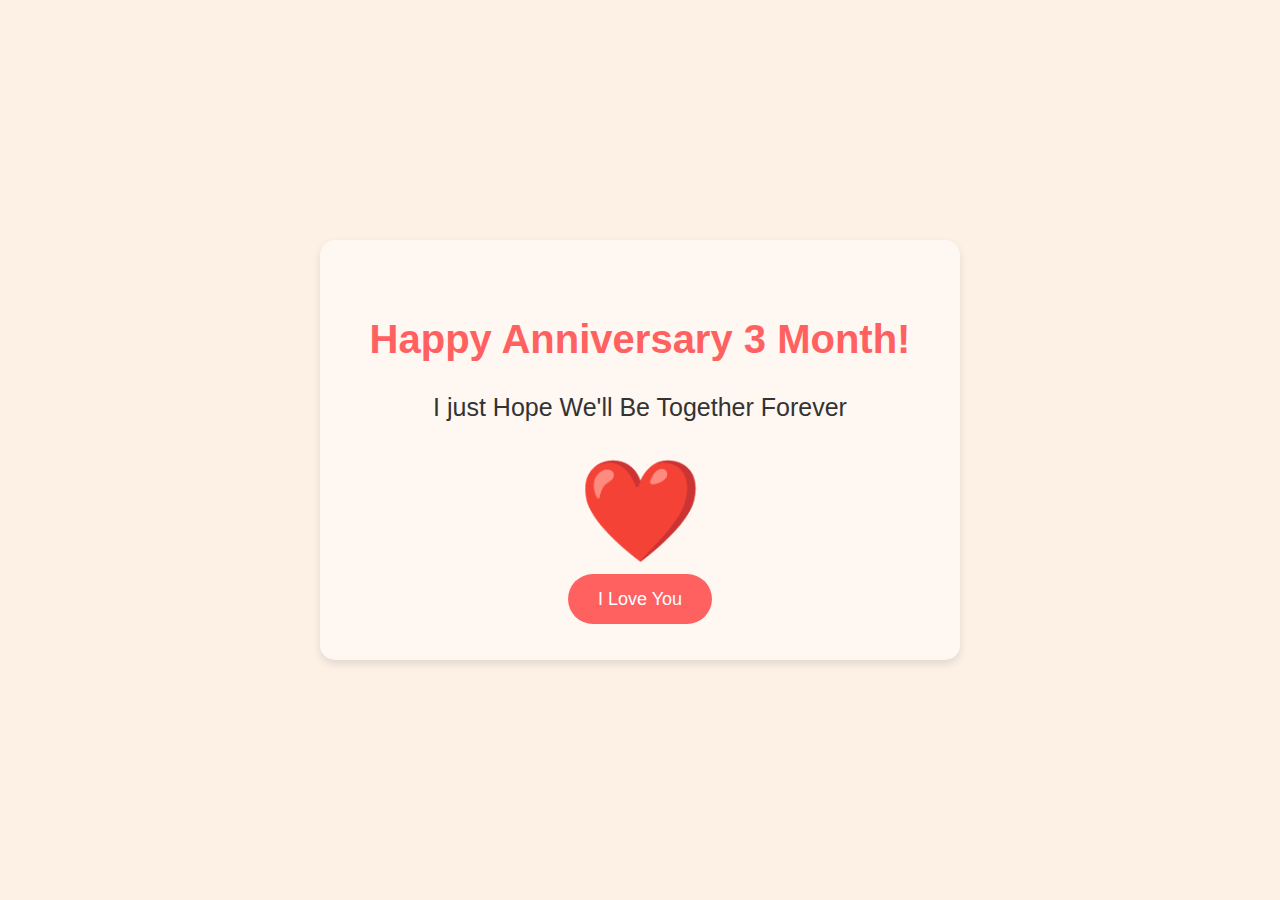
==== next.html @ 648939be "testing" ====
<!DOCTYPE html>
<html lang="en">
<head>
    <meta charset="UTF-8">
    <meta name="viewport" content="width=device-width, initial-scale=1.0">
    <meta http-equiv="X-UA-Compatible" content="ie=edge">
    <link rel="icon" href="img/flower.jpg" type="image/x-icon">
    <title>pputeriw</title>
    <style>
        body {
            font-family: 'Arial', sans-serif;
            background-color: #fdf1e6;
            margin: 0;
            padding: 0;
            display: flex;
            justify-content: center;
            align-items: center;
            height: 100vh;
        }
        .container {
            text-align: center;
            background-color: #fff7f2;
            padding: 50px;
            border-radius: 15px;
            box-shadow: 0 4px 8px rgba(0, 0, 0, 0.1);
            max-width: 600px;
        }
        h1 {
            color: #ff6161;
            font-size: 40px;
            margin-bottom: 20px;
        }
        p {
            font-size: 25px;
            color: #333;
            line-height: 1.6;
        }
        .heart {
            color: #ff6161;
            font-size: 100px;
            margin-top: 25px;
        }
        .button {
            margin-top: 20px;
            padding: 15px 30px;
            background-color: #ff6161;
            color: white;
            text-decoration: none;
            font-size: 18px;
            border-radius: 30px;
            transition: background-color 0.3s;
        }
        .button:hover {
            background-color: #ff4040;
        }
    </style>
</head>
<body>
    <div class="container">
        <h1>Happy Anniversary 3 Month!</h1>
        <p>I just Hope We'll Be Together Forever</p>
        <h1 class="heart">❤️</h1>
        <a href="index.html" class="button">I Love You</a>
    </div>
</body>
</html>
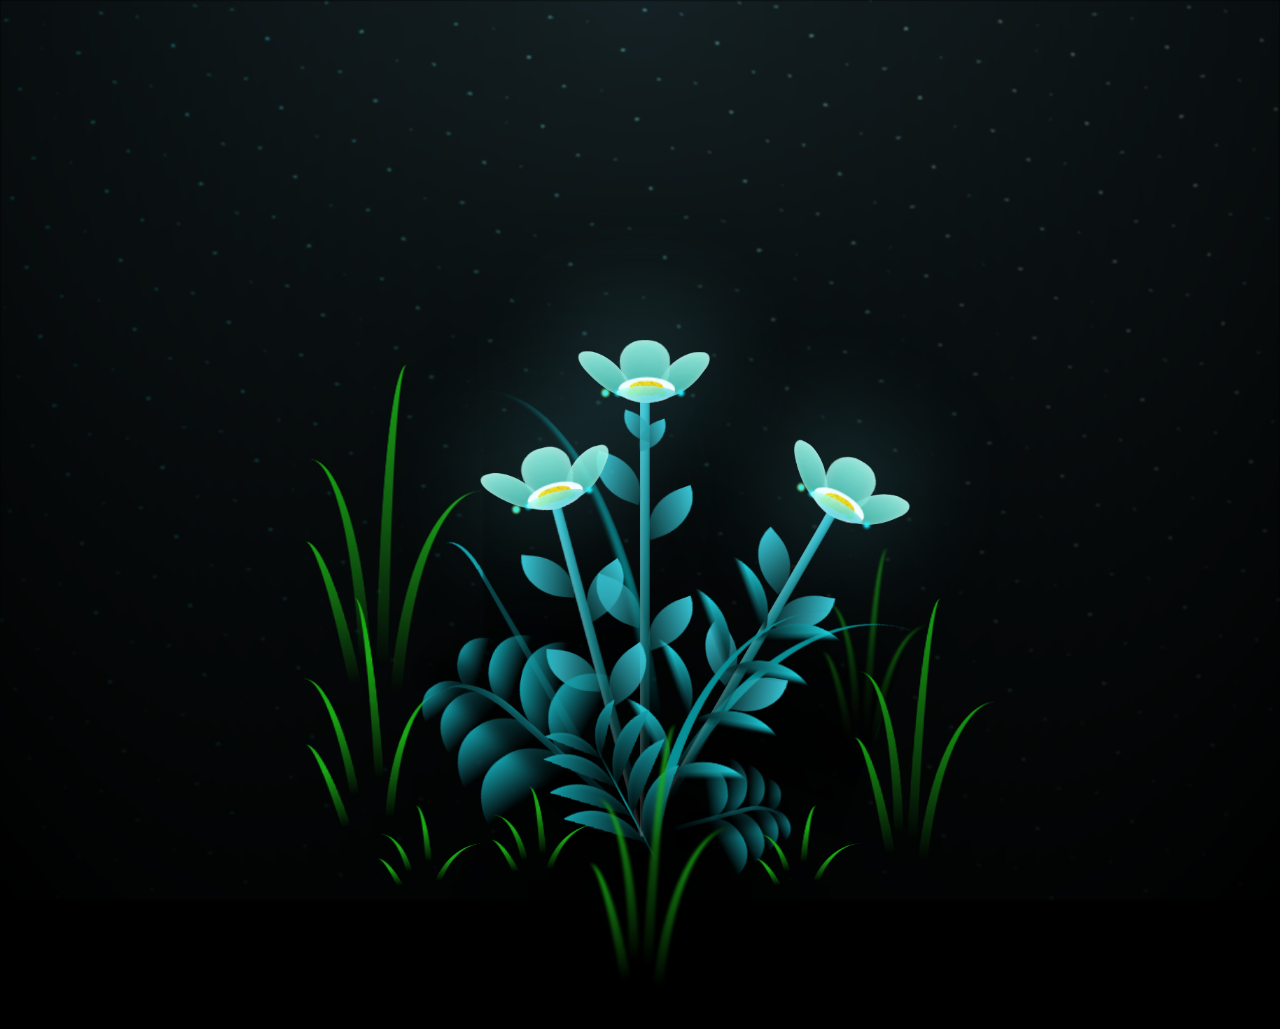
==== commit 181f8a80: "testing" ====
--- a/next.html
+++ b/next.html
@@ -3,64 +3,310 @@
 <head>
     <meta charset="UTF-8">
     <meta name="viewport" content="width=device-width, initial-scale=1.0">
-    <meta http-equiv="X-UA-Compatible" content="ie=edge">
-    <link rel="icon" href="img/flower.jpg" type="image/x-icon">
+    <link rel="stylesheet" href="style.css">
     <title>pputeriw</title>
-    <style>
-        body {
-            font-family: 'Arial', sans-serif;
-            background-color: #fdf1e6;
-            margin: 0;
-            padding: 0;
-            display: flex;
-            justify-content: center;
-            align-items: center;
-            height: 100vh;
-        }
-        .container {
-            text-align: center;
-            background-color: #fff7f2;
-            padding: 50px;
-            border-radius: 15px;
-            box-shadow: 0 4px 8px rgba(0, 0, 0, 0.1);
-            max-width: 600px;
-        }
-        h1 {
-            color: #ff6161;
-            font-size: 40px;
-            margin-bottom: 20px;
-        }
-        p {
-            font-size: 25px;
-            color: #333;
-            line-height: 1.6;
-        }
-        .heart {
-            color: #ff6161;
-            font-size: 100px;
-            margin-top: 25px;
-        }
-        .button {
-            margin-top: 20px;
-            padding: 15px 30px;
-            background-color: #ff6161;
-            color: white;
-            text-decoration: none;
-            font-size: 18px;
-            border-radius: 30px;
-            transition: background-color 0.3s;
-        }
-        .button:hover {
-            background-color: #ff4040;
-        }
-    </style>
 </head>
-<body>
-    <div class="container">
-        <h1>Happy Anniversary 3 Month!</h1>
-        <p>I just Hope We'll Be Together Forever</p>
-        <h1 class="heart">❤️</h1>
-        <a href="index.html" class="button">I Love You</a>
+<body class="not-loaded">
+  <a href="next.html"></a>
+    <div class="night"></div>
+    <div class="flowers">
+      <div class="flower flower--1">
+        <div class="flower__leafs flower__leafs--1">
+          <div class="flower__leaf flower__leaf--1"></div>
+          <div class="flower__leaf flower__leaf--2"></div>
+          <div class="flower__leaf flower__leaf--3"></div>
+          <div class="flower__leaf flower__leaf--4"></div>
+  
+          <div class="flower__white-circle"></div>
+  
+          <div class="flower__light flower__light--1"></div>
+          <div class="flower__light flower__light--2"></div>
+          <div class="flower__light flower__light--3"></div>
+          <div class="flower__light flower__light--4"></div>
+          <div class="flower__light flower__light--5"></div>
+          <div class="flower__light flower__light--6"></div>
+          <div class="flower__light flower__light--7"></div>
+          <div class="flower__light flower__light--8"></div>
+  
+        </div>
+        <div class="flower__line">
+          <div class="flower__line__leaf flower__line__leaf--1"></div>
+          <div class="flower__line__leaf flower__line__leaf--2"></div>
+          <div class="flower__line__leaf flower__line__leaf--3"></div>
+          <div class="flower__line__leaf flower__line__leaf--4"></div>
+          <div class="flower__line__leaf flower__line__leaf--5"></div>
+          <div class="flower__line__leaf flower__line__leaf--6"></div>
+        </div>
+      </div>
+  
+      <div class="flower flower--2">
+        <div class="flower__leafs flower__leafs--2">
+          <div class="flower__leaf flower__leaf--1"></div>
+          <div class="flower__leaf flower__leaf--2"></div>
+          <div class="flower__leaf flower__leaf--3"></div>
+          <div class="flower__leaf flower__leaf--4"></div>
+          <div class="flower__white-circle"></div>
+  
+          <div class="flower__light flower__light--1"></div>
+          <div class="flower__light flower__light--2"></div>
+          <div class="flower__light flower__light--3"></div>
+          <div class="flower__light flower__light--4"></div>
+          <div class="flower__light flower__light--5"></div>
+          <div class="flower__light flower__light--6"></div>
+          <div class="flower__light flower__light--7"></div>
+          <div class="flower__light flower__light--8"></div>
+  
+        </div>
+        <div class="flower__line">
+          <div class="flower__line__leaf flower__line__leaf--1"></div>
+          <div class="flower__line__leaf flower__line__leaf--2"></div>
+          <div class="flower__line__leaf flower__line__leaf--3"></div>
+          <div class="flower__line__leaf flower__line__leaf--4"></div>
+        </div>
+      </div>
+  
+      <div class="flower flower--3">
+        <div class="flower__leafs flower__leafs--3">
+          <div class="flower__leaf flower__leaf--1"></div>
+          <div class="flower__leaf flower__leaf--2"></div>
+          <div class="flower__leaf flower__leaf--3"></div>
+          <div class="flower__leaf flower__leaf--4"></div>
+          <div class="flower__white-circle"></div>
+  
+          <div class="flower__light flower__light--1"></div>
+          <div class="flower__light flower__light--2"></div>
+          <div class="flower__light flower__light--3"></div>
+          <div class="flower__light flower__light--4"></div>
+          <div class="flower__light flower__light--5"></div>
+          <div class="flower__light flower__light--6"></div>
+          <div class="flower__light flower__light--7"></div>
+          <div class="flower__light flower__light--8"></div>
+  
+        </div>
+        <div class="flower__line">
+          <div class="flower__line__leaf flower__line__leaf--1"></div>
+          <div class="flower__line__leaf flower__line__leaf--2"></div>
+          <div class="flower__line__leaf flower__line__leaf--3"></div>
+          <div class="flower__line__leaf flower__line__leaf--4"></div>
+        </div>
+      </div>
+  
+      <div class="grow-ans" style="--d:1.2s">
+        <div class="flower__g-long">
+          <div class="flower__g-long__top"></div>
+          <div class="flower__g-long__bottom"></div>
+        </div>
+      </div>
+  
+      <div class="growing-grass">
+        <div class="flower__grass flower__grass--1">
+          <div class="flower__grass--top"></div>
+          <div class="flower__grass--bottom"></div>
+          <div class="flower__grass__leaf flower__grass__leaf--1"></div>
+          <div class="flower__grass__leaf flower__grass__leaf--2"></div>
+          <div class="flower__grass__leaf flower__grass__leaf--3"></div>
+          <div class="flower__grass__leaf flower__grass__leaf--4"></div>
+          <div class="flower__grass__leaf flower__grass__leaf--5"></div>
+          <div class="flower__grass__leaf flower__grass__leaf--6"></div>
+          <div class="flower__grass__leaf flower__grass__leaf--7"></div>
+          <div class="flower__grass__leaf flower__grass__leaf--8"></div>
+          <div class="flower__grass__overlay"></div>
+        </div>
+      </div>
+  
+      <div class="growing-grass">
+        <div class="flower__grass flower__grass--2">
+          <div class="flower__grass--top"></div>
+          <div class="flower__grass--bottom"></div>
+          <div class="flower__grass__leaf flower__grass__leaf--1"></div>
+          <div class="flower__grass__leaf flower__grass__leaf--2"></div>
+          <div class="flower__grass__leaf flower__grass__leaf--3"></div>
+          <div class="flower__grass__leaf flower__grass__leaf--4"></div>
+          <div class="flower__grass__leaf flower__grass__leaf--5"></div>
+          <div class="flower__grass__leaf flower__grass__leaf--6"></div>
+          <div class="flower__grass__leaf flower__grass__leaf--7"></div>
+          <div class="flower__grass__leaf flower__grass__leaf--8"></div>
+          <div class="flower__grass__overlay"></div>
+        </div>
+      </div>
+  
+      <div class="grow-ans" style="--d:2.4s">
+        <div class="flower__g-right flower__g-right--1">
+          <div class="leaf"></div>
+        </div>
+      </div>
+  
+      <div class="grow-ans" style="--d:2.8s">
+        <div class="flower__g-right flower__g-right--2">
+          <div class="leaf"></div>
+        </div>
+      </div>
+  
+      <div class="grow-ans" style="--d:2.8s">
+        <div class="flower__g-front">
+          <div class="flower__g-front__leaf-wrapper flower__g-front__leaf-wrapper--1">
+            <div class="flower__g-front__leaf"></div>
+          </div>
+          <div class="flower__g-front__leaf-wrapper flower__g-front__leaf-wrapper--2">
+            <div class="flower__g-front__leaf"></div>
+          </div>
+          <div class="flower__g-front__leaf-wrapper flower__g-front__leaf-wrapper--3">
+            <div class="flower__g-front__leaf"></div>
+          </div>
+          <div class="flower__g-front__leaf-wrapper flower__g-front__leaf-wrapper--4">
+            <div class="flower__g-front__leaf"></div>
+          </div>
+          <div class="flower__g-front__leaf-wrapper flower__g-front__leaf-wrapper--5">
+            <div class="flower__g-front__leaf"></div>
+          </div>
+          <div class="flower__g-front__leaf-wrapper flower__g-front__leaf-wrapper--6">
+            <div class="flower__g-front__leaf"></div>
+          </div>
+          <div class="flower__g-front__leaf-wrapper flower__g-front__leaf-wrapper--7">
+            <div class="flower__g-front__leaf"></div>
+          </div>
+          <div class="flower__g-front__leaf-wrapper flower__g-front__leaf-wrapper--8">
+            <div class="flower__g-front__leaf"></div>
+          </div>
+          <div class="flower__g-front__line"></div>
+        </div>
+      </div>
+  
+      <div class="grow-ans" style="--d:3.2s">
+        <div class="flower__g-fr">
+          <div class="leaf"></div>
+          <div class="flower__g-fr__leaf flower__g-fr__leaf--1"></div>
+          <div class="flower__g-fr__leaf flower__g-fr__leaf--2"></div>
+          <div class="flower__g-fr__leaf flower__g-fr__leaf--3"></div>
+          <div class="flower__g-fr__leaf flower__g-fr__leaf--4"></div>
+          <div class="flower__g-fr__leaf flower__g-fr__leaf--5"></div>
+          <div class="flower__g-fr__leaf flower__g-fr__leaf--6"></div>
+          <div class="flower__g-fr__leaf flower__g-fr__leaf--7"></div>
+          <div class="flower__g-fr__leaf flower__g-fr__leaf--8"></div>
+        </div>
+      </div>
+  
+      <div class="long-g long-g--0">
+        <div class="grow-ans" style="--d:3s">
+          <div class="leaf leaf--0"></div>
+        </div>
+        <div class="grow-ans" style="--d:2.2s">
+          <div class="leaf leaf--1"></div>
+        </div>
+        <div class="grow-ans" style="--d:3.4s">
+          <div class="leaf leaf--2"></div>
+        </div>
+        <div class="grow-ans" style="--d:3.6s">
+          <div class="leaf leaf--3"></div>
+        </div>
+      </div>
+  
+      <div class="long-g long-g--1">
+        <div class="grow-ans" style="--d:3.6s">
+          <div class="leaf leaf--0"></div>
+        </div>
+        <div class="grow-ans" style="--d:3.8s">
+          <div class="leaf leaf--1"></div>
+        </div>
+        <div class="grow-ans" style="--d:4s">
+          <div class="leaf leaf--2"></div>
+        </div>
+        <div class="grow-ans" style="--d:4.2s">
+          <div class="leaf leaf--3"></div>
+        </div>
+      </div>
+  
+      <div class="long-g long-g--2">
+        <div class="grow-ans" style="--d:4s">
+          <div class="leaf leaf--0"></div>
+        </div>
+        <div class="grow-ans" style="--d:4.2s">
+          <div class="leaf leaf--1"></div>
+        </div>
+        <div class="grow-ans" style="--d:4.4s">
+          <div class="leaf leaf--2"></div>
+        </div>
+        <div class="grow-ans" style="--d:4.6s">
+          <div class="leaf leaf--3"></div>
+        </div>
+      </div>
+  
+      <div class="long-g long-g--3">
+        <div class="grow-ans" style="--d:4s">
+          <div class="leaf leaf--0"></div>
+        </div>
+        <div class="grow-ans" style="--d:4.2s">
+          <div class="leaf leaf--1"></div>
+        </div>
+        <div class="grow-ans" style="--d:3s">
+          <div class="leaf leaf--2"></div>
+        </div>
+        <div class="grow-ans" style="--d:3.6s">
+          <div class="leaf leaf--3"></div>
+        </div>
+      </div>
+  
+      <div class="long-g long-g--4">
+        <div class="grow-ans" style="--d:4s">
+          <div class="leaf leaf--0"></div>
+        </div>
+        <div class="grow-ans" style="--d:4.2s">
+          <div class="leaf leaf--1"></div>
+        </div>
+        <div class="grow-ans" style="--d:3s">
+          <div class="leaf leaf--2"></div>
+        </div>
+        <div class="grow-ans" style="--d:3.6s">
+          <div class="leaf leaf--3"></div>
+        </div>
+      </div>
+  
+      <div class="long-g long-g--5">
+        <div class="grow-ans" style="--d:4s">
+          <div class="leaf leaf--0"></div>
+        </div>
+        <div class="grow-ans" style="--d:4.2s">
+          <div class="leaf leaf--1"></div>
+        </div>
+        <div class="grow-ans" style="--d:3s">
+          <div class="leaf leaf--2"></div>
+        </div>
+        <div class="grow-ans" style="--d:3.6s">
+          <div class="leaf leaf--3"></div>
+        </div>
+      </div>
+  
+      <div class="long-g long-g--6">
+        <div class="grow-ans" style="--d:4.2s">
+          <div class="leaf leaf--0"></div>
+        </div>
+        <div class="grow-ans" style="--d:4.4s">
+          <div class="leaf leaf--1"></div>
+        </div>
+        <div class="grow-ans" style="--d:4.6s">
+          <div class="leaf leaf--2"></div>
+        </div>
+        <div class="grow-ans" style="--d:4.8s">
+          <div class="leaf leaf--3"></div>
+        </div>
+      </div>
+  
+      <div class="long-g long-g--7">
+        <div class="grow-ans" style="--d:3s">
+          <div class="leaf leaf--0"></div>
+        </div>
+        <div class="grow-ans" style="--d:3.2s">
+          <div class="leaf leaf--1"></div>
+        </div>
+        <div class="grow-ans" style="--d:3.5s">
+          <div class="leaf leaf--2"></div>
+        </div>
+        <div class="grow-ans" style="--d:3.6s">
+          <div class="leaf leaf--3"></div>
+        </div>
+      </div>
     </div>
+    <script src="java.js"></script>
 </body>
-</html>
+  
+</html>--- a/style.css
+++ b/style.css
@@ -0,0 +1,996 @@
+*,
+*::after,
+*::before {
+  padding: 0;
+  margin: 0;
+  box-sizing: border-box;
+}
+
+:root {
+  --dark-color: #000;
+}
+
+body {
+  display: flex;
+  align-items: flex-end;
+  justify-content: center;
+  min-height: 100vh;
+  background-color: var(--dark-color);
+  overflow: hidden;
+  perspective: 1000px;
+}
+
+.night {
+  position: fixed;
+  left: 50%;
+  top: 0;
+  transform: translateX(-50%);
+  width: 100%;
+  height: 100%;
+  filter: blur(0.1vmin);
+  background-image: radial-gradient(ellipse at top, transparent 0%, var(--dark-color)), radial-gradient(ellipse at bottom, var(--dark-color), rgba(145, 233, 255, 0.2)), repeating-linear-gradient(220deg, black 0px, black 19px, transparent 19px, transparent 22px), repeating-linear-gradient(189deg, black 0px, black 19px, transparent 19px, transparent 22px), repeating-linear-gradient(148deg, black 0px, black 19px, transparent 19px, transparent 22px), linear-gradient(90deg, #00fffa, #f0f0f0);
+}
+
+.flowers {
+  position: relative;
+  transform: scale(0.7);
+}
+
+.flower {
+  position: absolute;
+  bottom: 10vmin;
+  transform-origin: bottom center;
+  z-index: 10;
+  --fl-speed: 0.8s;
+}
+.flower--1 {
+  animation: moving-flower-1 4s linear infinite;
+}
+.flower--1 .flower__line {
+  height: 70vmin;
+  animation-delay: 0.3s;
+}
+.flower--1 .flower__line__leaf--1 {
+  animation: blooming-leaf-right var(--fl-speed) 1.6s backwards;
+}
+.flower--1 .flower__line__leaf--2 {
+  animation: blooming-leaf-right var(--fl-speed) 1.4s backwards;
+}
+.flower--1 .flower__line__leaf--3 {
+  animation: blooming-leaf-left var(--fl-speed) 1.2s backwards;
+}
+.flower--1 .flower__line__leaf--4 {
+  animation: blooming-leaf-left var(--fl-speed) 1s backwards;
+}
+.flower--1 .flower__line__leaf--5 {
+  animation: blooming-leaf-right var(--fl-speed) 1.8s backwards;
+}
+.flower--1 .flower__line__leaf--6 {
+  animation: blooming-leaf-left var(--fl-speed) 2s backwards;
+}
+.flower--2 {
+  left: 50%;
+  transform: rotate(30deg);
+  animation: moving-flower-2 4s linear infinite;
+}
+.flower--2 .flower__line {
+  height: 60vmin;
+  animation-delay: 0.8s;
+}
+.flower--2 .flower__line__leaf--1 {
+  animation: blooming-leaf-right var(--fl-speed) 1.9s backwards;
+}
+.flower--2 .flower__line__leaf--2 {
+  animation: blooming-leaf-right var(--fl-speed) 1.7s backwards;
+}
+.flower--2 .flower__line__leaf--3 {
+  animation: blooming-leaf-left var(--fl-speed) 1.5s backwards;
+}
+.flower--2 .flower__line__leaf--4 {
+  animation: blooming-leaf-left var(--fl-speed) 1.3s backwards;
+}
+.flower--3 {
+  left: 50%;
+  transform: rotate(-15deg);
+  animation: moving-flower-3 4s linear infinite;
+}
+.flower--3 .flower__line {
+  animation-delay: 0.9s;
+}
+.flower--3 .flower__line__leaf--1 {
+  animation: blooming-leaf-right var(--fl-speed) 2.5s backwards;
+}
+.flower--3 .flower__line__leaf--2 {
+  animation: blooming-leaf-right var(--fl-speed) 2.3s backwards;
+}
+.flower--3 .flower__line__leaf--3 {
+  animation: blooming-leaf-left var(--fl-speed) 2.1s backwards;
+}
+.flower--3 .flower__line__leaf--4 {
+  animation: blooming-leaf-left var(--fl-speed) 1.9s backwards;
+}
+.flower__leafs {
+  position: relative;
+  animation: blooming-flower 2s backwards;
+}
+.flower__leafs--1 {
+  animation-delay: 1.1s;
+}
+.flower__leafs--2 {
+  animation-delay: 1.4s;
+}
+.flower__leafs--3 {
+  animation-delay: 1.7s;
+}
+.flower__leafs::after {
+  content: "";
+  position: absolute;
+  left: 0;
+  top: 0;
+  transform: translate(-50%, -100%);
+  width: 8vmin;
+  height: 8vmin;
+  background-color: #6bf0ff;
+  filter: blur(10vmin);
+}
+.flower__leaf {
+  position: absolute;
+  bottom: 0;
+  left: 50%;
+  width: 8vmin;
+  height: 11vmin;
+  border-radius: 51% 49% 47% 53%/44% 45% 55% 69%;
+  background-color: #65e6cc;
+  background-image: linear-gradient(to top, #40bbab, #a7ffee);
+  transform-origin: bottom center;
+  opacity: 0.9;
+  box-shadow: inset 0 0 2vmin rgba(255, 255, 255, 0.5);
+}
+.flower__leaf--1 {
+  transform: translate(-10%, 1%) rotateY(40deg) rotateX(-50deg);
+}
+.flower__leaf--2 {
+  transform: translate(-50%, -4%) rotateX(40deg);
+}
+.flower__leaf--3 {
+  transform: translate(-90%, 0%) rotateY(45deg) rotateX(50deg);
+}
+.flower__leaf--4 {
+  width: 8vmin;
+  height: 8vmin;
+  transform-origin: bottom left;
+  border-radius: 4vmin 10vmin 4vmin 4vmin;
+  transform: translate(0%, 18%) rotateX(70deg) rotate(-43deg);
+  background-image: linear-gradient(to top, #39c6d6, #a7ffee);
+  z-index: 1;
+  opacity: 0.8;
+}
+.flower__white-circle {
+  position: absolute;
+  left: -3.5vmin;
+  top: -3vmin;
+  width: 9vmin;
+  height: 4vmin;
+  border-radius: 50%;
+  background-color: #fff;
+}
+.flower__white-circle::after {
+  content: "";
+  position: absolute;
+  left: 50%;
+  top: 45%;
+  transform: translate(-50%, -50%);
+  width: 60%;
+  height: 60%;
+  border-radius: inherit;
+  background-image: repeating-linear-gradient(135deg, rgba(0, 0, 0, 0.03) 0px, rgba(0, 0, 0, 0.03) 1px, transparent 1px, transparent 12px), repeating-linear-gradient(45deg, rgba(0, 0, 0, 0.03) 0px, rgba(0, 0, 0, 0.03) 1px, transparent 1px, transparent 12px), repeating-linear-gradient(67.5deg, rgba(0, 0, 0, 0.03) 0px, rgba(0, 0, 0, 0.03) 1px, transparent 1px, transparent 12px), repeating-linear-gradient(135deg, rgba(0, 0, 0, 0.03) 0px, rgba(0, 0, 0, 0.03) 1px, transparent 1px, transparent 12px), repeating-linear-gradient(45deg, rgba(0, 0, 0, 0.03) 0px, rgba(0, 0, 0, 0.03) 1px, transparent 1px, transparent 12px), repeating-linear-gradient(112.5deg, rgba(0, 0, 0, 0.03) 0px, rgba(0, 0, 0, 0.03) 1px, transparent 1px, transparent 12px), repeating-linear-gradient(112.5deg, rgba(0, 0, 0, 0.03) 0px, rgba(0, 0, 0, 0.03) 1px, transparent 1px, transparent 12px), repeating-linear-gradient(45deg, rgba(0, 0, 0, 0.03) 0px, rgba(0, 0, 0, 0.03) 1px, transparent 1px, transparent 12px), repeating-linear-gradient(22.5deg, rgba(0, 0, 0, 0.03) 0px, rgba(0, 0, 0, 0.03) 1px, transparent 1px, transparent 12px), repeating-linear-gradient(45deg, rgba(0, 0, 0, 0.03) 0px, rgba(0, 0, 0, 0.03) 1px, transparent 1px, transparent 12px), repeating-linear-gradient(22.5deg, rgba(0, 0, 0, 0.03) 0px, rgba(0, 0, 0, 0.03) 1px, transparent 1px, transparent 12px), repeating-linear-gradient(135deg, rgba(0, 0, 0, 0.03) 0px, rgba(0, 0, 0, 0.03) 1px, transparent 1px, transparent 12px), repeating-linear-gradient(157.5deg, rgba(0, 0, 0, 0.03) 0px, rgba(0, 0, 0, 0.03) 1px, transparent 1px, transparent 12px), repeating-linear-gradient(67.5deg, rgba(0, 0, 0, 0.03) 0px, rgba(0, 0, 0, 0.03) 1px, transparent 1px, transparent 12px), repeating-linear-gradient(67.5deg, rgba(0, 0, 0, 0.03) 0px, rgba(0, 0, 0, 0.03) 1px, transparent 1px, transparent 12px), linear-gradient(90deg, #ffeb12, #ffce00);
+}
+.flower__line {
+  height: 55vmin;
+  width: 1.5vmin;
+  background-image: linear-gradient(to left, rgba(0, 0, 0, 0.2), transparent, rgba(255, 255, 255, 0.2)), linear-gradient(to top, transparent 10%, #14757a, #39c6d6);
+  box-shadow: inset 0 0 2px rgba(0, 0, 0, 0.5);
+  animation: grow-flower-tree 4s backwards;
+}
+.flower__line__leaf {
+  --w: 7vmin;
+  --h: calc(var(--w) + 2vmin);
+  position: absolute;
+  top: 20%;
+  left: 90%;
+  width: var(--w);
+  height: var(--h);
+  border-top-right-radius: var(--h);
+  border-bottom-left-radius: var(--h);
+  background-image: linear-gradient(to top, rgba(20, 117, 122, 0.4), #39c6d6);
+}
+.flower__line__leaf--1 {
+  transform: rotate(70deg) rotateY(30deg);
+}
+.flower__line__leaf--2 {
+  top: 45%;
+  transform: rotate(70deg) rotateY(30deg);
+}
+.flower__line__leaf--3, .flower__line__leaf--4, .flower__line__leaf--6 {
+  border-top-right-radius: 0;
+  border-bottom-left-radius: 0;
+  border-top-left-radius: var(--h);
+  border-bottom-right-radius: var(--h);
+  left: -460%;
+  top: 12%;
+  transform: rotate(-70deg) rotateY(30deg);
+}
+.flower__line__leaf--4 {
+  top: 40%;
+}
+.flower__line__leaf--5 {
+  top: 0;
+  transform-origin: left;
+  transform: rotate(70deg) rotateY(30deg) scale(0.6);
+}
+.flower__line__leaf--6 {
+  top: -2%;
+  left: -450%;
+  transform-origin: right;
+  transform: rotate(-70deg) rotateY(30deg) scale(0.6);
+}
+.flower__light {
+  position: absolute;
+  bottom: 0vmin;
+  width: 1vmin;
+  height: 1vmin;
+  background-color: #fffb00;
+  border-radius: 50%;
+  filter: blur(0.2vmin);
+  animation: light-ans 4s linear infinite backwards;
+}
+.flower__light:nth-child(odd) {
+  background-color: #23f0ff;
+}
+.flower__light--1 {
+  left: -2vmin;
+  animation-delay: 1s;
+}
+.flower__light--2 {
+  left: 3vmin;
+  animation-delay: 0.5s;
+}
+.flower__light--3 {
+  left: -6vmin;
+  animation-delay: 0.3s;
+}
+.flower__light--4 {
+  left: 6vmin;
+  animation-delay: 0.9s;
+}
+.flower__light--5 {
+  left: -1vmin;
+  animation-delay: 1.5s;
+}
+.flower__light--6 {
+  left: -4vmin;
+  animation-delay: 3s;
+}
+.flower__light--7 {
+  left: 3vmin;
+  animation-delay: 2s;
+}
+.flower__light--8 {
+  left: -6vmin;
+  animation-delay: 3.5s;
+}
+.flower__grass {
+  --c: #159faa;
+  --line-w: 1.5vmin;
+  position: absolute;
+  bottom: 12vmin;
+  left: -7vmin;
+  display: flex;
+  flex-direction: column;
+  align-items: flex-end;
+  z-index: 20;
+  transform-origin: bottom center;
+  transform: rotate(-48deg) rotateY(40deg);
+}
+.flower__grass--1 {
+  animation: moving-grass 2s linear infinite;
+}
+.flower__grass--2 {
+  left: 2vmin;
+  bottom: 10vmin;
+  transform: scale(0.5) rotate(75deg) rotateX(10deg) rotateY(-200deg);
+  opacity: 0.8;
+  z-index: 0;
+  animation: moving-grass--2 1.5s linear infinite;
+}
+.flower__grass--top {
+  width: 7vmin;
+  height: 10vmin;
+  border-top-right-radius: 100%;
+  border-right: var(--line-w) solid var(--c);
+  transform-origin: bottom center;
+  transform: rotate(-2deg);
+}
+.flower__grass--bottom {
+  margin-top: -2px;
+  width: var(--line-w);
+  height: 25vmin;
+  background-image: linear-gradient(to top, transparent, var(--c));
+}
+.flower__grass__leaf {
+  --size: 10vmin;
+  position: absolute;
+  width: calc(var(--size) * 2.1);
+  height: var(--size);
+  border-top-left-radius: var(--size);
+  border-top-right-radius: var(--size);
+  background-image: linear-gradient(to top, transparent, transparent 30%, var(--c));
+  z-index: 100;
+}
+.flower__grass__leaf--1 {
+  top: -6%;
+  left: 30%;
+  --size: 6vmin;
+  transform: rotate(-20deg);
+  animation: growing-grass-ans--1 2s 2.6s backwards;
+}
+@keyframes growing-grass-ans--1 {
+  0% {
+    transform-origin: bottom left;
+    transform: rotate(-20deg) scale(0);
+  }
+}
+.flower__grass__leaf--2 {
+  top: -5%;
+  left: -110%;
+  --size: 6vmin;
+  transform: rotate(10deg);
+  animation: growing-grass-ans--2 2s 2.4s linear backwards;
+}
+@keyframes growing-grass-ans--2 {
+  0% {
+    transform-origin: bottom right;
+    transform: rotate(10deg) scale(0);
+  }
+}
+.flower__grass__leaf--3 {
+  top: 5%;
+  left: 60%;
+  --size: 8vmin;
+  transform: rotate(-18deg) rotateX(-20deg);
+  animation: growing-grass-ans--3 2s 2.2s linear backwards;
+}
+@keyframes growing-grass-ans--3 {
+  0% {
+    transform-origin: bottom left;
+    transform: rotate(-18deg) rotateX(-20deg) scale(0);
+  }
+}
+.flower__grass__leaf--4 {
+  top: 6%;
+  left: -135%;
+  --size: 8vmin;
+  transform: rotate(2deg);
+  animation: growing-grass-ans--4 2s 2s linear backwards;
+}
+@keyframes growing-grass-ans--4 {
+  0% {
+    transform-origin: bottom right;
+    transform: rotate(2deg) scale(0);
+  }
+}
+.flower__grass__leaf--5 {
+  top: 20%;
+  left: 60%;
+  --size: 10vmin;
+  transform: rotate(-24deg) rotateX(-20deg);
+  animation: growing-grass-ans--5 2s 1.8s linear backwards;
+}
+@keyframes growing-grass-ans--5 {
+  0% {
+    transform-origin: bottom left;
+    transform: rotate(-24deg) rotateX(-20deg) scale(0);
+  }
+}
+.flower__grass__leaf--6 {
+  top: 22%;
+  left: -180%;
+  --size: 10vmin;
+  transform: rotate(10deg);
+  animation: growing-grass-ans--6 2s 1.6s linear backwards;
+}
+@keyframes growing-grass-ans--6 {
+  0% {
+    transform-origin: bottom right;
+    transform: rotate(10deg) scale(0);
+  }
+}
+.flower__grass__leaf--7 {
+  top: 39%;
+  left: 70%;
+  --size: 10vmin;
+  transform: rotate(-10deg);
+  animation: growing-grass-ans--7 2s 1.4s linear backwards;
+}
+@keyframes growing-grass-ans--7 {
+  0% {
+    transform-origin: bottom left;
+    transform: rotate(-10deg) scale(0);
+  }
+}
+.flower__grass__leaf--8 {
+  top: 40%;
+  left: -215%;
+  --size: 11vmin;
+  transform: rotate(10deg);
+  animation: growing-grass-ans--8 2s 1.2s linear backwards;
+}
+@keyframes growing-grass-ans--8 {
+  0% {
+    transform-origin: bottom right;
+    transform: rotate(10deg) scale(0);
+  }
+}
+.flower__grass__overlay {
+  position: absolute;
+  top: -10%;
+  right: 0%;
+  width: 100%;
+  height: 100%;
+  background-color: rgba(0, 0, 0, 0.6);
+  filter: blur(1.5vmin);
+  z-index: 100;
+}
+.flower__g-long {
+  --w: 2vmin;
+  --h: 6vmin;
+  --c: #159faa;
+  position: absolute;
+  bottom: 10vmin;
+  left: -3vmin;
+  transform-origin: bottom center;
+  transform: rotate(-30deg) rotateY(-20deg);
+  display: flex;
+  flex-direction: column;
+  align-items: flex-end;
+  animation: flower-g-long-ans 3s linear infinite;
+}
+@keyframes flower-g-long-ans {
+  0%, 100% {
+    transform: rotate(-30deg) rotateY(-20deg);
+  }
+  50% {
+    transform: rotate(-32deg) rotateY(-20deg);
+  }
+}
+.flower__g-long__top {
+  top: calc(var(--h) * -1);
+  width: calc(var(--w) + 1vmin);
+  height: var(--h);
+  border-top-right-radius: 100%;
+  border-right: 0.7vmin solid var(--c);
+  transform: translate(-0.7vmin, 1vmin);
+}
+.flower__g-long__bottom {
+  width: var(--w);
+  height: 50vmin;
+  transform-origin: bottom center;
+  background-image: linear-gradient(to top, transparent 30%, var(--c));
+  box-shadow: inset 0 0 2px rgba(0, 0, 0, 0.5);
+  clip-path: polygon(35% 0, 65% 1%, 100% 100%, 0% 100%);
+}
+.flower__g-right {
+  position: absolute;
+  bottom: 6vmin;
+  left: -2vmin;
+  transform-origin: bottom left;
+  transform: rotate(20deg);
+}
+.flower__g-right .leaf {
+  width: 30vmin;
+  height: 50vmin;
+  border-top-left-radius: 100%;
+  border-left: 2vmin solid #079097;
+  background-image: linear-gradient(to bottom, transparent, var(--dark-color) 60%);
+  mask-image: linear-gradient(to top, transparent 30%, #079097 60%);
+}
+.flower__g-right--1 {
+  animation: flower-g-right-ans 2.5s linear infinite;
+}
+.flower__g-right--2 {
+  left: 5vmin;
+  transform: rotateY(-180deg);
+  animation: flower-g-right-ans--2 3s linear infinite;
+}
+.flower__g-right--2 .leaf {
+  height: 75vmin;
+  filter: blur(0.3vmin);
+  opacity: 0.8;
+}
+@keyframes flower-g-right-ans {
+  0%, 100% {
+    transform: rotate(20deg);
+  }
+  50% {
+    transform: rotate(24deg) rotateX(-20deg);
+  }
+}
+@keyframes flower-g-right-ans--2 {
+  0%, 100% {
+    transform: rotateY(-180deg) rotate(0deg) rotateX(-20deg);
+  }
+  50% {
+    transform: rotateY(-180deg) rotate(6deg) rotateX(-20deg);
+  }
+}
+.flower__g-front {
+  position: absolute;
+  bottom: 6vmin;
+  left: 2.5vmin;
+  z-index: 100;
+  transform-origin: bottom center;
+  transform: rotate(-28deg) rotateY(30deg) scale(1.04);
+  animation: flower__g-front-ans 2s linear infinite;
+}
+@keyframes flower__g-front-ans {
+  0%, 100% {
+    transform: rotate(-28deg) rotateY(30deg) scale(1.04);
+  }
+  50% {
+    transform: rotate(-35deg) rotateY(40deg) scale(1.04);
+  }
+}
+.flower__g-front__line {
+  width: 0.3vmin;
+  height: 20vmin;
+  background-image: linear-gradient(to top, transparent, #079097, transparent 100%);
+  position: relative;
+}
+.flower__g-front__leaf-wrapper {
+  position: absolute;
+  top: 0;
+  left: 0;
+  transform-origin: bottom left;
+  transform: rotate(10deg);
+}
+.flower__g-front__leaf-wrapper:nth-child(even) {
+  left: 0vmin;
+  transform: rotateY(-180deg) rotate(5deg);
+  animation: flower__g-front__leaf-left-ans 1s ease-in backwards;
+}
+.flower__g-front__leaf-wrapper:nth-child(odd) {
+  animation: flower__g-front__leaf-ans 1s ease-in backwards;
+}
+.flower__g-front__leaf-wrapper--1 {
+  top: -8vmin;
+  transform: scale(0.7);
+  animation: flower__g-front__leaf-ans 1s 5.5s ease-in backwards !important;
+}
+.flower__g-front__leaf-wrapper--2 {
+  top: -8vmin;
+  transform: rotateY(-180deg) scale(0.7) !important;
+  animation: flower__g-front__leaf-left-ans-2 1s 4.6s ease-in backwards !important;
+}
+.flower__g-front__leaf-wrapper--3 {
+  top: -3vmin;
+  animation: flower__g-front__leaf-ans 1s 4.6s ease-in backwards;
+}
+.flower__g-front__leaf-wrapper--4 {
+  top: -3vmin;
+  transform: rotateY(-180deg) scale(0.9) !important;
+  animation: flower__g-front__leaf-left-ans-2 1s 4.6s ease-in backwards !important;
+}
+@keyframes flower__g-front__leaf-left-ans-2 {
+  0% {
+    transform: rotateY(-180deg) scale(0);
+  }
+}
+.flower__g-front__leaf-wrapper--5, .flower__g-front__leaf-wrapper--6 {
+  top: 2vmin;
+}
+.flower__g-front__leaf-wrapper--7, .flower__g-front__leaf-wrapper--8 {
+  top: 6.5vmin;
+}
+.flower__g-front__leaf-wrapper--2 {
+  animation-delay: 5.2s !important;
+}
+.flower__g-front__leaf-wrapper--3 {
+  animation-delay: 4.9s !important;
+}
+.flower__g-front__leaf-wrapper--5 {
+  animation-delay: 4.3s !important;
+}
+.flower__g-front__leaf-wrapper--6 {
+  animation-delay: 4.1s !important;
+}
+.flower__g-front__leaf-wrapper--7 {
+  animation-delay: 3.8s !important;
+}
+.flower__g-front__leaf-wrapper--8 {
+  animation-delay: 3.5s !important;
+}
+@keyframes flower__g-front__leaf-ans {
+  0% {
+    transform: rotate(10deg) scale(0);
+  }
+}
+@keyframes flower__g-front__leaf-left-ans {
+  0% {
+    transform: rotateY(-180deg) rotate(5deg) scale(0);
+  }
+}
+.flower__g-front__leaf {
+  width: 10vmin;
+  height: 10vmin;
+  border-radius: 100% 0% 0% 100%/100% 100% 0% 0%;
+  box-shadow: inset 0 2px 1vmin rgba(44, 238, 252, 0.2);
+  background-image: linear-gradient(to bottom left, transparent, var(--dark-color)), linear-gradient(to bottom right, #159faa 50%, transparent 50%, transparent);
+  -webkit-mask-image: linear-gradient(to bottom right, #159faa 50%, transparent 50%, transparent);
+  mask-image: linear-gradient(to bottom right, #159faa 50%, transparent 50%, transparent);
+}
+.flower__g-fr {
+  position: absolute;
+  bottom: -4vmin;
+  left: vmin;
+  transform-origin: bottom left;
+  z-index: 10;
+  animation: flower__g-fr-ans 2s linear infinite;
+}
+@keyframes flower__g-fr-ans {
+  0%, 100% {
+    transform: rotate(2deg);
+  }
+  50% {
+    transform: rotate(4deg);
+  }
+}
+.flower__g-fr .leaf {
+  width: 30vmin;
+  height: 50vmin;
+  border-top-left-radius: 100%;
+  border-left: 2vmin solid #079097;
+  mask-image: linear-gradient(to top, transparent 25%, #079097 50%);
+  position: relative;
+  z-index: 1;
+}
+.flower__g-fr__leaf {
+  position: absolute;
+  top: 0;
+  left: 0;
+  width: 10vmin;
+  height: 10vmin;
+  border-radius: 100% 0% 0% 100%/100% 100% 0% 0%;
+  box-shadow: inset 0 2px 1vmin rgba(44, 238, 252, 0.2);
+  background-image: linear-gradient(to bottom left, transparent, var(--dark-color) 98%), linear-gradient(to bottom right, #23f0ff 45%, transparent 50%, transparent);
+  mask-image: linear-gradient(135deg, #159faa 40%, transparent 50%, transparent);
+}
+.flower__g-fr__leaf--1 {
+  left: 20vmin;
+  transform: rotate(45deg);
+  animation: flower__g-fr-leaft-ans-1 0.5s 5.2s linear backwards;
+}
+@keyframes flower__g-fr-leaft-ans-1 {
+  0% {
+    transform-origin: left;
+    transform: rotate(45deg) scale(0);
+  }
+}
+.flower__g-fr__leaf--2 {
+  left: 12vmin;
+  top: -7vmin;
+  transform: rotate(25deg) rotateY(-180deg);
+  animation: flower__g-fr-leaft-ans-6 0.5s 5s linear backwards;
+}
+.flower__g-fr__leaf--3 {
+  left: 15vmin;
+  top: 6vmin;
+  transform: rotate(55deg);
+  animation: flower__g-fr-leaft-ans-5 0.5s 4.8s linear backwards;
+}
+.flower__g-fr__leaf--4 {
+  left: 6vmin;
+  top: -2vmin;
+  transform: rotate(25deg) rotateY(-180deg);
+  animation: flower__g-fr-leaft-ans-6 0.5s 4.6s linear backwards;
+}
+.flower__g-fr__leaf--5 {
+  left: 10vmin;
+  top: 14vmin;
+  transform: rotate(55deg);
+  animation: flower__g-fr-leaft-ans-5 0.5s 4.4s linear backwards;
+}
+@keyframes flower__g-fr-leaft-ans-5 {
+  0% {
+    transform-origin: left;
+    transform: rotate(55deg) scale(0);
+  }
+}
+.flower__g-fr__leaf--6 {
+  left: 0vmin;
+  top: 6vmin;
+  transform: rotate(25deg) rotateY(-180deg);
+  animation: flower__g-fr-leaft-ans-6 0.5s 4.2s linear backwards;
+}
+@keyframes flower__g-fr-leaft-ans-6 {
+  0% {
+    transform-origin: right;
+    transform: rotate(25deg) rotateY(-180deg) scale(0);
+  }
+}
+.flower__g-fr__leaf--7 {
+  left: 5vmin;
+  top: 22vmin;
+  transform: rotate(45deg);
+  animation: flower__g-fr-leaft-ans-7 0.5s 4s linear backwards;
+}
+@keyframes flower__g-fr-leaft-ans-7 {
+  0% {
+    transform-origin: left;
+    transform: rotate(45deg) scale(0);
+  }
+}
+.flower__g-fr__leaf--8 {
+  left: -4vmin;
+  top: 15vmin;
+  transform: rotate(15deg) rotateY(-180deg);
+  animation: flower__g-fr-leaft-ans-8 0.5s 3.8s linear backwards;
+}
+@keyframes flower__g-fr-leaft-ans-8 {
+  0% {
+    transform-origin: right;
+    transform: rotate(15deg) rotateY(-180deg) scale(0);
+  }
+}
+
+.long-g {
+  position: absolute;
+  bottom: 25vmin;
+  left: -42vmin;
+  transform-origin: bottom left;
+}
+.long-g--1 {
+  bottom: 0vmin;
+  transform: scale(0.8) rotate(-5deg);
+}
+.long-g--1 .leaf {
+mask-image: linear-gradient(to top, transparent 40%, #079097 80%) !important;
+}
+.long-g--1 .leaf--1 {
+  --w: 5vmin;
+  --h: 60vmin;
+  left: -2vmin;
+  transform: rotate(3deg) rotateY(-180deg);
+}
+.long-g--2, .long-g--3 {
+  bottom: -3vmin;
+  left: -35vmin;
+  transform-origin: center;
+  transform: scale(0.6) rotateX(60deg);
+}
+.long-g--2 .leaf, .long-g--3 .leaf {
+  mask-image: linear-gradient(to top, transparent 50%, #079097 80%) !important;
+}
+.long-g--2 .leaf--1, .long-g--3 .leaf--1 {
+  left: -1vmin;
+  transform: rotateY(-180deg);
+}
+.long-g--3 {
+  left: -17vmin;
+  bottom: 0vmin;
+}
+.long-g--3 .leaf {
+  mask-image: linear-gradient(to top, transparent 40%, #079097 80%) !important;
+}
+.long-g--4 {
+  left: 25vmin;
+  bottom: -3vmin;
+  transform-origin: center;
+  transform: scale(0.6) rotateX(60deg);
+}
+.long-g--4 .leaf {
+  mask-image: linear-gradient(to top, transparent 50%, #079097 80%) !important;
+}
+.long-g--5 {
+  left: 42vmin;
+  bottom: 0vmin;
+  transform: scale(0.8) rotate(2deg);
+}
+.long-g--6 {
+  left: 0vmin;
+  bottom: -20vmin;
+  z-index: 100;
+  filter: blur(0.3vmin);
+  transform: scale(0.8) rotate(2deg);
+}
+.long-g--7 {
+  left: 35vmin;
+  bottom: 20vmin;
+  z-index: -1;
+  filter: blur(0.3vmin);
+  transform: scale(0.6) rotate(2deg);
+  opacity: 0.7;
+}
+.long-g .leaf {
+  --w: 15vmin;
+  --h: 40vmin;
+  --c: #1aaa15;
+  position: absolute;
+  bottom: 0;
+  width: var(--w);
+  height: var(--h);
+  border-top-left-radius: 100%;
+  border-left: 2vmin solid var(--c);
+  mask-image: linear-gradient(to top, transparent 20%, var(--dark-color));
+  transform-origin: bottom center;
+}
+.long-g .leaf--0 {
+  left: 2vmin;
+  animation: leaf-ans-1 4s linear infinite;
+}
+.long-g .leaf--1 {
+  --w: 5vmin;
+  --h: 60vmin;
+  animation: leaf-ans-1 4s linear infinite;
+}
+.long-g .leaf--2 {
+  --w: 10vmin;
+  --h: 40vmin;
+  left: -0.5vmin;
+  bottom: 5vmin;
+  transform-origin: bottom left;
+  transform: rotateY(-180deg);
+  animation: leaf-ans-2 3s linear infinite;
+}
+.long-g .leaf--3 {
+  --w: 5vmin;
+  --h: 30vmin;
+  left: -1vmin;
+  bottom: 3.2vmin;
+  transform-origin: bottom left;
+  transform: rotate(-10deg) rotateY(-180deg);
+  animation: leaf-ans-3 3s linear infinite;
+}
+
+@keyframes leaf-ans-1 {
+  0%, 100% {
+    transform: rotate(-5deg) scale(1);
+  }
+  50% {
+    transform: rotate(5deg) scale(1.1);
+  }
+}
+@keyframes leaf-ans-2 {
+  0%, 100% {
+    transform: rotateY(-180deg) rotate(5deg);
+  }
+  50% {
+    transform: rotateY(-180deg) rotate(0deg) scale(1.1);
+  }
+}
+@keyframes leaf-ans-3 {
+  0%, 100% {
+    transform: rotate(-10deg) rotateY(-180deg);
+  }
+  50% {
+    transform: rotate(-20deg) rotateY(-180deg);
+  }
+}
+.grow-ans {
+  animation: grow-ans 2s var(--d) backwards;
+}
+
+@keyframes grow-ans {
+  0% {
+    transform: scale(0);
+    opacity: 0;
+  }
+}
+@keyframes light-ans {
+  0% {
+    opacity: 0;
+    transform: translateY(0vmin);
+  }
+  25% {
+    opacity: 1;
+    transform: translateY(-5vmin) translateX(-2vmin);
+  }
+  50% {
+    opacity: 1;
+    transform: translateY(-15vmin) translateX(2vmin);
+    filter: blur(0.2vmin);
+  }
+  75% {
+    transform: translateY(-20vmin) translateX(-2vmin);
+    filter: blur(0.2vmin);
+  }
+  100% {
+    transform: translateY(-30vmin);
+    opacity: 0;
+    filter: blur(1vmin);
+  }
+}
+@keyframes moving-flower-1 {
+  0%, 100% {
+    transform: rotate(2deg);
+  }
+  50% {
+    transform: rotate(-2deg);
+  }
+}
+@keyframes moving-flower-2 {
+  0%, 100% {
+    transform: rotate(18deg);
+  }
+  50% {
+    transform: rotate(14deg);
+  }
+}
+@keyframes moving-flower-3 {
+  0%, 100% {
+    transform: rotate(-18deg);
+  }
+  50% {
+    transform: rotate(-20deg) rotateY(-10deg);
+  }
+}
+@keyframes blooming-leaf-right {
+  0% {
+    transform-origin: left;
+    transform: rotate(70deg) rotateY(30deg) scale(0);
+  }
+}
+@keyframes blooming-leaf-left {
+  0% {
+    transform-origin: right;
+    transform: rotate(-70deg) rotateY(30deg) scale(0);
+  }
+}
+@keyframes grow-flower-tree {
+  0% {
+    height: 0;
+    border-radius: 1vmin;
+  }
+}
+@keyframes blooming-flower {
+  0% {
+    transform: scale(0);
+  }
+}
+@keyframes moving-grass {
+  0%, 100% {
+    transform: rotate(-48deg) rotateY(40deg);
+  }
+  50% {
+    transform: rotate(-50deg) rotateY(40deg);
+  }
+}
+@keyframes moving-grass--2 {
+  0%, 100% {
+    transform: scale(0.5) rotate(75deg) rotateX(10deg) rotateY(-200deg);
+  }
+  50% {
+    transform: scale(0.5) rotate(79deg) rotateX(10deg) rotateY(-200deg);
+  }
+}
+.growing-grass {
+  animation: growing-grass-ans 1s 2s backwards;
+}
+
+@keyframes growing-grass-ans {
+  0% {
+    transform: scale(0);
+  }
+}
+.not-loaded * {
+  animation-play-state: paused !important;
+}
+
+{
+    cursor:pointer;
+    will-change:transform:
+    transform-origin:50% 50%;
+    -webkit-animation:heart 1.8s
+    cubic-bezier(0.17,0.89,0.32,1.49);
+    animation:heart 1.8s
+    cubic-bezier(0.17,0.89,0.32,1.49);
+}